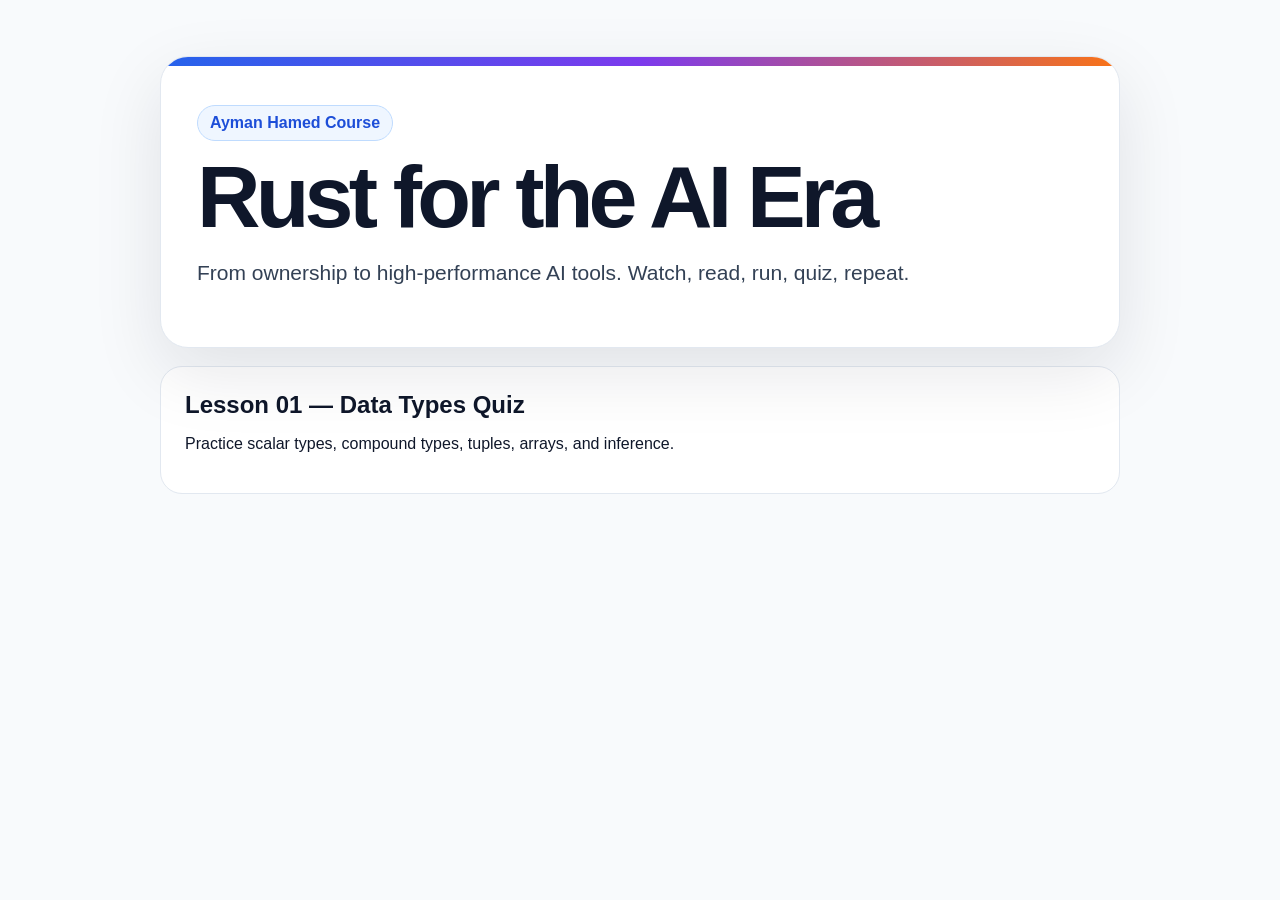
==== index.html @ 5eefc2ee "Add GitHub Pages course hub" ====
<!doctype html><html lang="en"><head><meta charset="utf-8"><meta name="viewport" content="width=device-width, initial-scale=1"><title>Rust for the AI Era</title><style>body{font-family:-apple-system,BlinkMacSystemFont,"Segoe UI",sans-serif;margin:0;background:#f8fafc;color:#0f172a}.wrap{max-width:960px;margin:0 auto;padding:56px 24px}.hero{background:white;border:1px solid #e2e8f0;border-radius:28px;padding:36px;box-shadow:0 24px 70px rgba(15,23,42,.1);position:relative;overflow:hidden}.hero:before{content:"";position:absolute;inset:0 0 auto;height:9px;background:linear-gradient(90deg,#2563eb,#7c3aed,#f97316)}h1{font-size:clamp(48px,8vw,88px);line-height:.9;margin:0 0 18px;letter-spacing:-.055em}.subtitle{font-size:21px;color:#334155;line-height:1.55}.card{display:block;background:white;color:#0f172a;text-decoration:none;border:1px solid #e2e8f0;border-radius:22px;padding:24px;margin-top:18px}.card strong{font-size:24px}.pill{display:inline-block;margin-top:12px;background:#eff6ff;color:#1d4ed8;border:1px solid #bfdbfe;border-radius:999px;padding:8px 12px;font-weight:800}</style></head><body><main class="wrap"><section class="hero"><p class="pill">Ayman Hamed Course</p><h1>Rust for the AI Era</h1><p class="subtitle">From ownership to high-performance AI tools. Watch, read, run, quiz, repeat.</p></section><a class="card" href="lessons/01_data_types/quiz/"><strong>Lesson 01 — Data Types Quiz</strong><p>Practice scalar types, compound types, tuples, arrays, and inference.</p></a></main></body></html>
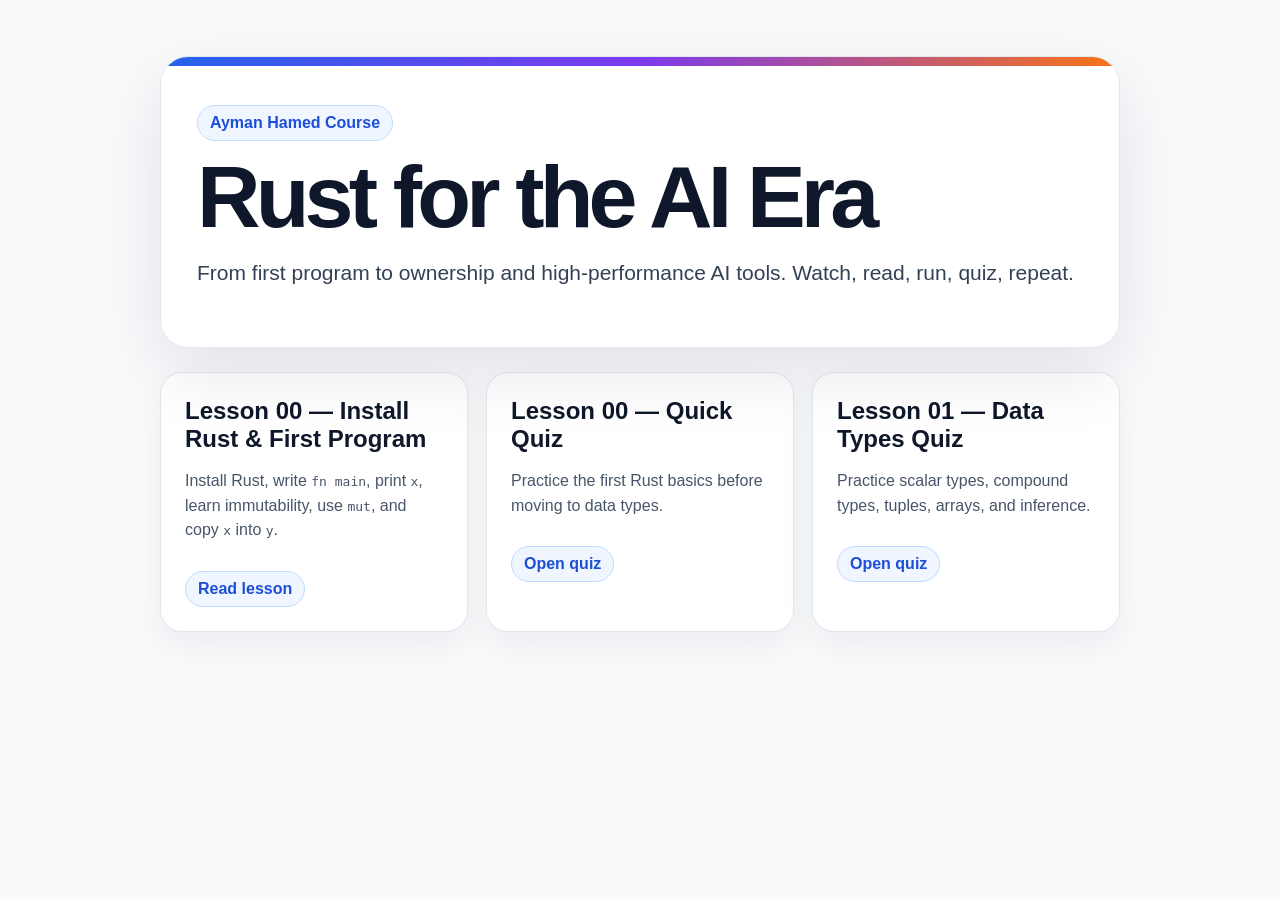
==== commit 8d4ce76a: "Add lesson 00 first Rust program" ====
--- a/index.html
+++ b/index.html
@@ -1 +1,45 @@
-<!doctype html><html lang="en"><head><meta charset="utf-8"><meta name="viewport" content="width=device-width, initial-scale=1"><title>Rust for the AI Era</title><style>body{font-family:-apple-system,BlinkMacSystemFont,"Segoe UI",sans-serif;margin:0;background:#f8fafc;color:#0f172a}.wrap{max-width:960px;margin:0 auto;padding:56px 24px}.hero{background:white;border:1px solid #e2e8f0;border-radius:28px;padding:36px;box-shadow:0 24px 70px rgba(15,23,42,.1);position:relative;overflow:hidden}.hero:before{content:"";position:absolute;inset:0 0 auto;height:9px;background:linear-gradient(90deg,#2563eb,#7c3aed,#f97316)}h1{font-size:clamp(48px,8vw,88px);line-height:.9;margin:0 0 18px;letter-spacing:-.055em}.subtitle{font-size:21px;color:#334155;line-height:1.55}.card{display:block;background:white;color:#0f172a;text-decoration:none;border:1px solid #e2e8f0;border-radius:22px;padding:24px;margin-top:18px}.card strong{font-size:24px}.pill{display:inline-block;margin-top:12px;background:#eff6ff;color:#1d4ed8;border:1px solid #bfdbfe;border-radius:999px;padding:8px 12px;font-weight:800}</style></head><body><main class="wrap"><section class="hero"><p class="pill">Ayman Hamed Course</p><h1>Rust for the AI Era</h1><p class="subtitle">From ownership to high-performance AI tools. Watch, read, run, quiz, repeat.</p></section><a class="card" href="lessons/01_data_types/quiz/"><strong>Lesson 01 — Data Types Quiz</strong><p>Practice scalar types, compound types, tuples, arrays, and inference.</p></a></main></body></html>+<!doctype html>
+<html lang="en">
+<head>
+  <meta charset="utf-8">
+  <meta name="viewport" content="width=device-width, initial-scale=1">
+  <title>Rust for the AI Era</title>
+  <style>
+    body{font-family:-apple-system,BlinkMacSystemFont,"Segoe UI",sans-serif;margin:0;background:#f8fafc;color:#0f172a}
+    .wrap{max-width:960px;margin:0 auto;padding:56px 24px}
+    .hero{background:white;border:1px solid #e2e8f0;border-radius:28px;padding:36px;box-shadow:0 24px 70px rgba(15,23,42,.1);position:relative;overflow:hidden}
+    .hero:before{content:"";position:absolute;inset:0 0 auto;height:9px;background:linear-gradient(90deg,#2563eb,#7c3aed,#f97316)}
+    h1{font-size:clamp(48px,8vw,88px);line-height:.9;margin:0 0 18px;letter-spacing:-.055em}
+    .subtitle{font-size:21px;color:#334155;line-height:1.55}
+    .grid{display:grid;grid-template-columns:repeat(auto-fit,minmax(260px,1fr));gap:18px;margin-top:24px}
+    .card{display:block;background:white;color:#0f172a;text-decoration:none;border:1px solid #e2e8f0;border-radius:22px;padding:24px;box-shadow:0 14px 34px rgba(15,23,42,.06)}
+    .card strong{font-size:24px}.card p{color:#475569;line-height:1.55}.pill{display:inline-block;margin-top:12px;background:#eff6ff;color:#1d4ed8;border:1px solid #bfdbfe;border-radius:999px;padding:8px 12px;font-weight:800}
+  </style>
+</head>
+<body>
+  <main class="wrap">
+    <section class="hero">
+      <p class="pill">Ayman Hamed Course</p>
+      <h1>Rust for the AI Era</h1>
+      <p class="subtitle">From first program to ownership and high-performance AI tools. Watch, read, run, quiz, repeat.</p>
+    </section>
+    <section class="grid" aria-label="Lessons">
+      <a class="card" href="lessons/00_install_and_first_program/">
+        <strong>Lesson 00 — Install Rust & First Program</strong>
+        <p>Install Rust, write <code>fn main</code>, print <code>x</code>, learn immutability, use <code>mut</code>, and copy <code>x</code> into <code>y</code>.</p>
+        <span class="pill">Read lesson</span>
+      </a>
+      <a class="card" href="lessons/00_install_and_first_program/quiz/">
+        <strong>Lesson 00 — Quick Quiz</strong>
+        <p>Practice the first Rust basics before moving to data types.</p>
+        <span class="pill">Open quiz</span>
+      </a>
+      <a class="card" href="lessons/01_data_types/quiz/">
+        <strong>Lesson 01 — Data Types Quiz</strong>
+        <p>Practice scalar types, compound types, tuples, arrays, and inference.</p>
+        <span class="pill">Open quiz</span>
+      </a>
+    </section>
+  </main>
+</body>
+</html>
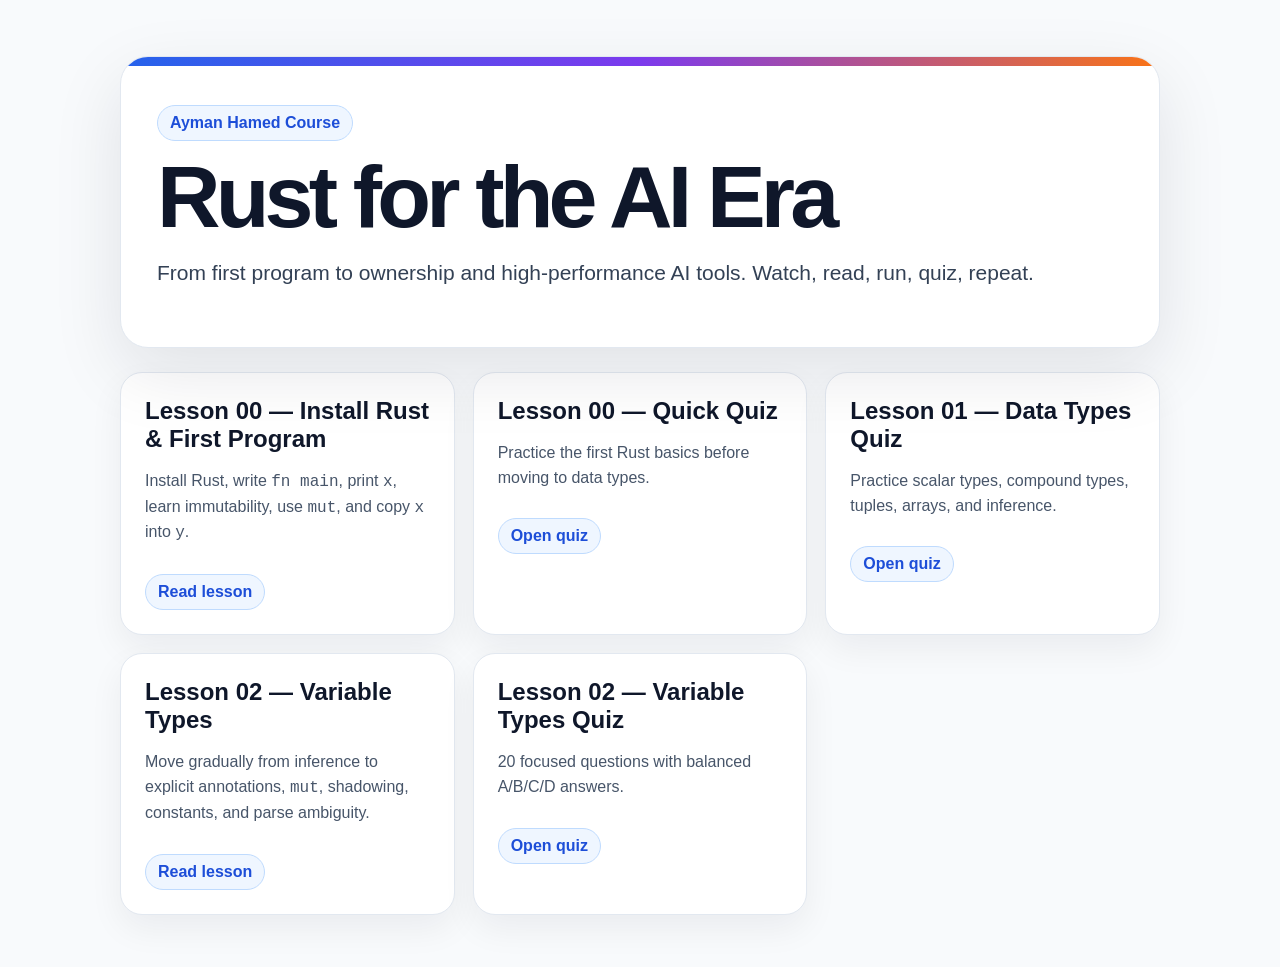
==== commit abdb958c: "Add lesson 02 variable types" ====
--- a/index.html
+++ b/index.html
@@ -6,14 +6,14 @@
   <title>Rust for the AI Era</title>
   <style>
     body{font-family:-apple-system,BlinkMacSystemFont,"Segoe UI",sans-serif;margin:0;background:#f8fafc;color:#0f172a}
-    .wrap{max-width:960px;margin:0 auto;padding:56px 24px}
+    .wrap{max-width:1040px;margin:0 auto;padding:56px 24px}
     .hero{background:white;border:1px solid #e2e8f0;border-radius:28px;padding:36px;box-shadow:0 24px 70px rgba(15,23,42,.1);position:relative;overflow:hidden}
     .hero:before{content:"";position:absolute;inset:0 0 auto;height:9px;background:linear-gradient(90deg,#2563eb,#7c3aed,#f97316)}
     h1{font-size:clamp(48px,8vw,88px);line-height:.9;margin:0 0 18px;letter-spacing:-.055em}
     .subtitle{font-size:21px;color:#334155;line-height:1.55}
-    .grid{display:grid;grid-template-columns:repeat(auto-fit,minmax(260px,1fr));gap:18px;margin-top:24px}
+    .grid{display:grid;grid-template-columns:repeat(auto-fit,minmax(280px,1fr));gap:18px;margin-top:24px}
     .card{display:block;background:white;color:#0f172a;text-decoration:none;border:1px solid #e2e8f0;border-radius:22px;padding:24px;box-shadow:0 14px 34px rgba(15,23,42,.06)}
-    .card strong{font-size:24px}.card p{color:#475569;line-height:1.55}.pill{display:inline-block;margin-top:12px;background:#eff6ff;color:#1d4ed8;border:1px solid #bfdbfe;border-radius:999px;padding:8px 12px;font-weight:800}
+    .card strong{font-size:24px}.card p{color:#475569;line-height:1.55}.pill{display:inline-block;margin-top:12px;background:#eff6ff;color:#1d4ed8;border:1px solid #bfdbfe;border-radius:999px;padding:8px 12px;font-weight:800}code{font-family:ui-monospace,SFMono-Regular,Menlo,Consolas,monospace}
   </style>
 </head>
 <body>
@@ -39,6 +39,16 @@
         <p>Practice scalar types, compound types, tuples, arrays, and inference.</p>
         <span class="pill">Open quiz</span>
       </a>
+      <a class="card" href="lessons/02_variable_types/">
+        <strong>Lesson 02 — Variable Types</strong>
+        <p>Move gradually from inference to explicit annotations, <code>mut</code>, shadowing, constants, and parse ambiguity.</p>
+        <span class="pill">Read lesson</span>
+      </a>
+      <a class="card" href="lessons/02_variable_types/quiz/">
+        <strong>Lesson 02 — Variable Types Quiz</strong>
+        <p>20 focused questions with balanced A/B/C/D answers.</p>
+        <span class="pill">Open quiz</span>
+      </a>
     </section>
   </main>
 </body>
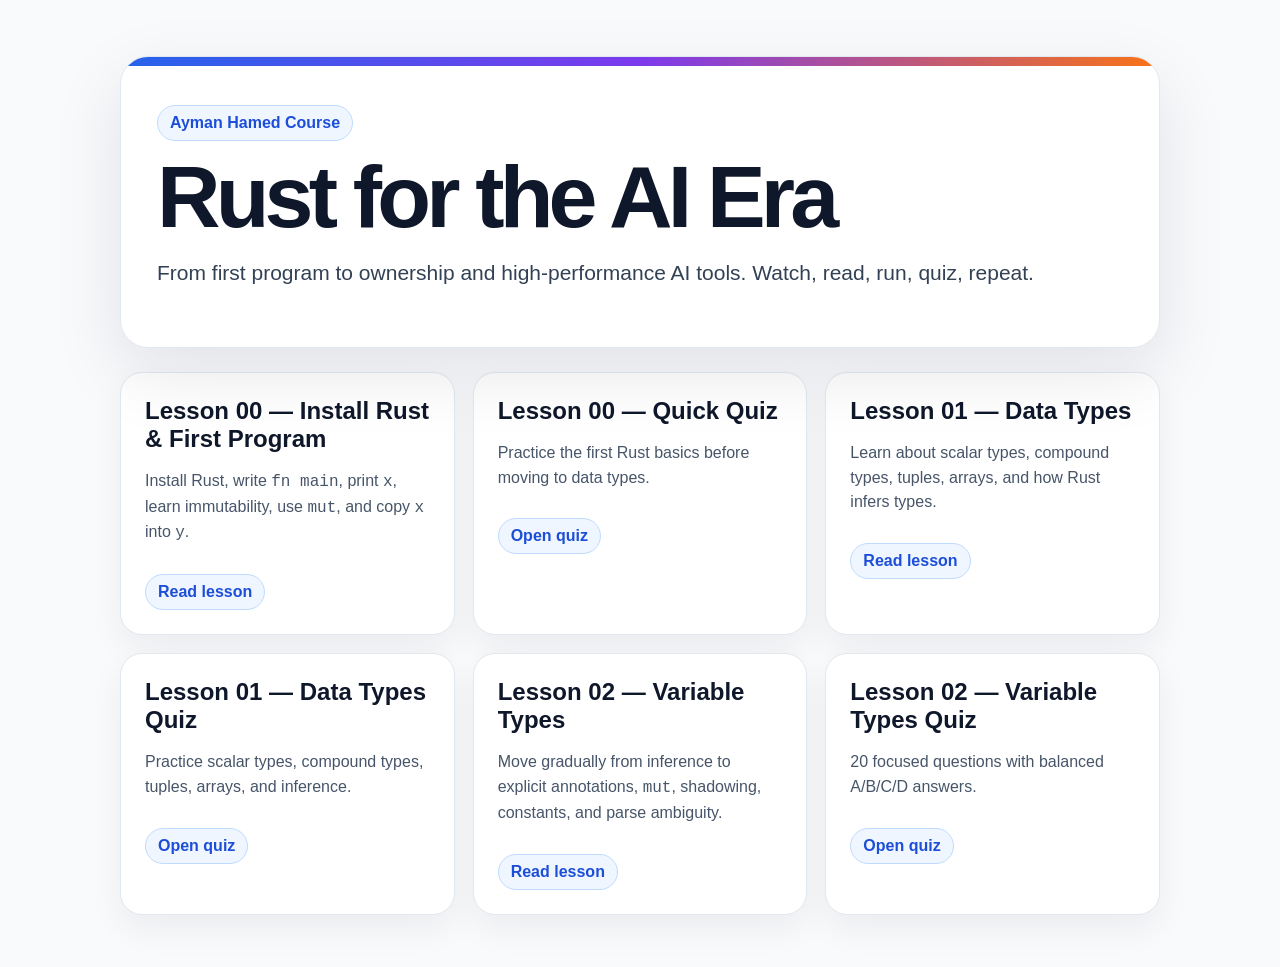
==== commit 619c73c3: "Add Lesson 01 read card to course hub and site mirror" ====
--- a/index.html
+++ b/index.html
@@ -34,6 +34,11 @@
         <p>Practice the first Rust basics before moving to data types.</p>
         <span class="pill">Open quiz</span>
       </a>
+            <a class="card" href="lessons/01_data_types/">
+        <strong>Lesson 01 — Data Types</strong>
+        <p>Learn about scalar types, compound types, tuples, arrays, and how Rust infers types.</p>
+        <span class="pill">Read lesson</span>
+      </a>
       <a class="card" href="lessons/01_data_types/quiz/">
         <strong>Lesson 01 — Data Types Quiz</strong>
         <p>Practice scalar types, compound types, tuples, arrays, and inference.</p>
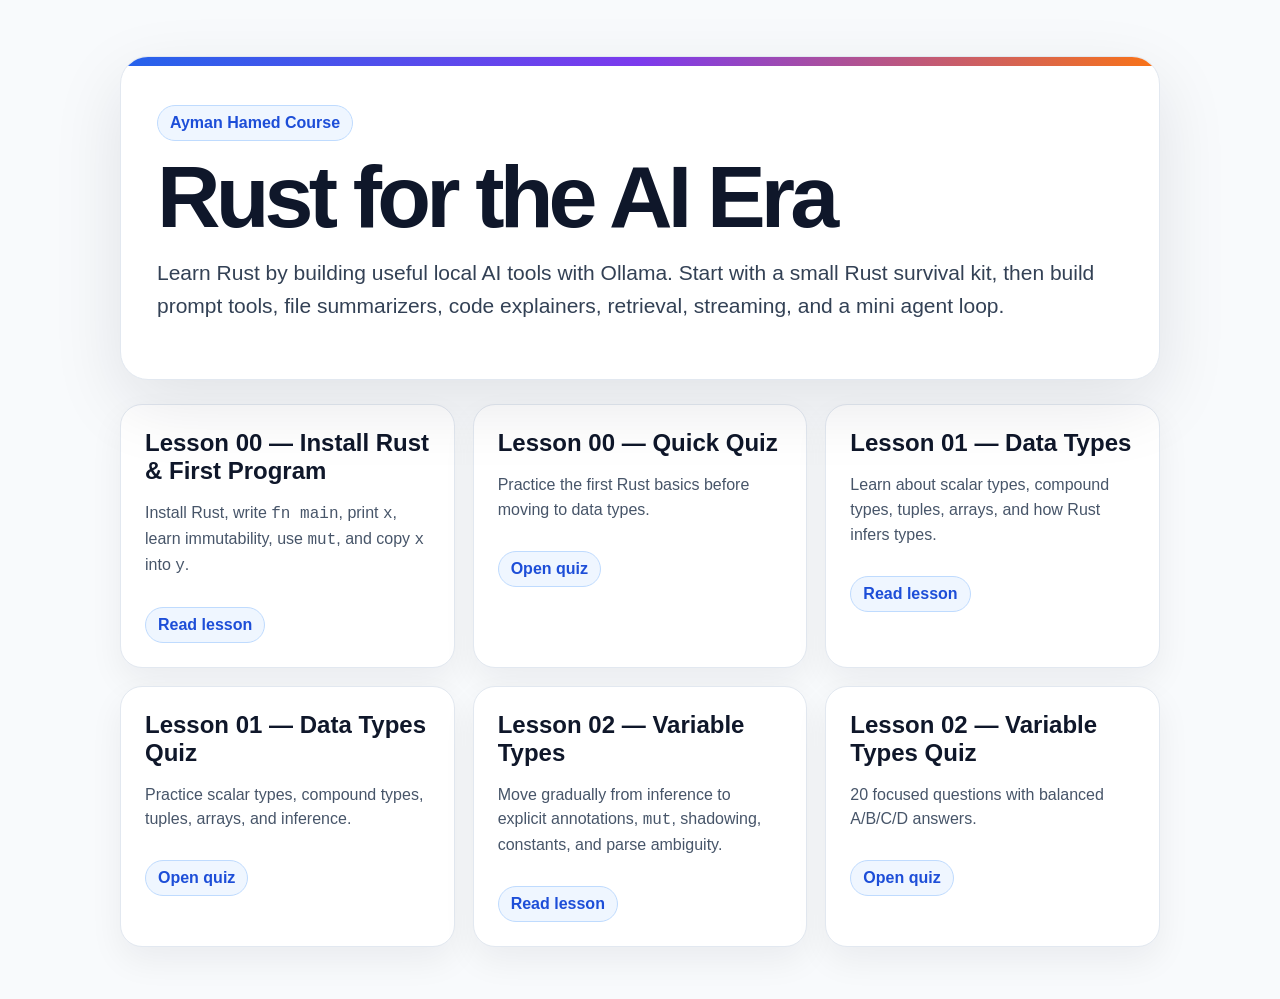
==== commit 71b8808e: "Revise Rust course around Ollama AI-era projects" ====
--- a/index.html
+++ b/index.html
@@ -21,7 +21,7 @@
     <section class="hero">
       <p class="pill">Ayman Hamed Course</p>
       <h1>Rust for the AI Era</h1>
-      <p class="subtitle">From first program to ownership and high-performance AI tools. Watch, read, run, quiz, repeat.</p>
+      <p class="subtitle">Learn Rust by building useful local AI tools with Ollama. Start with a small Rust survival kit, then build prompt tools, file summarizers, code explainers, retrieval, streaming, and a mini agent loop.</p>
     </section>
     <section class="grid" aria-label="Lessons">
       <a class="card" href="lessons/00_install_and_first_program/">
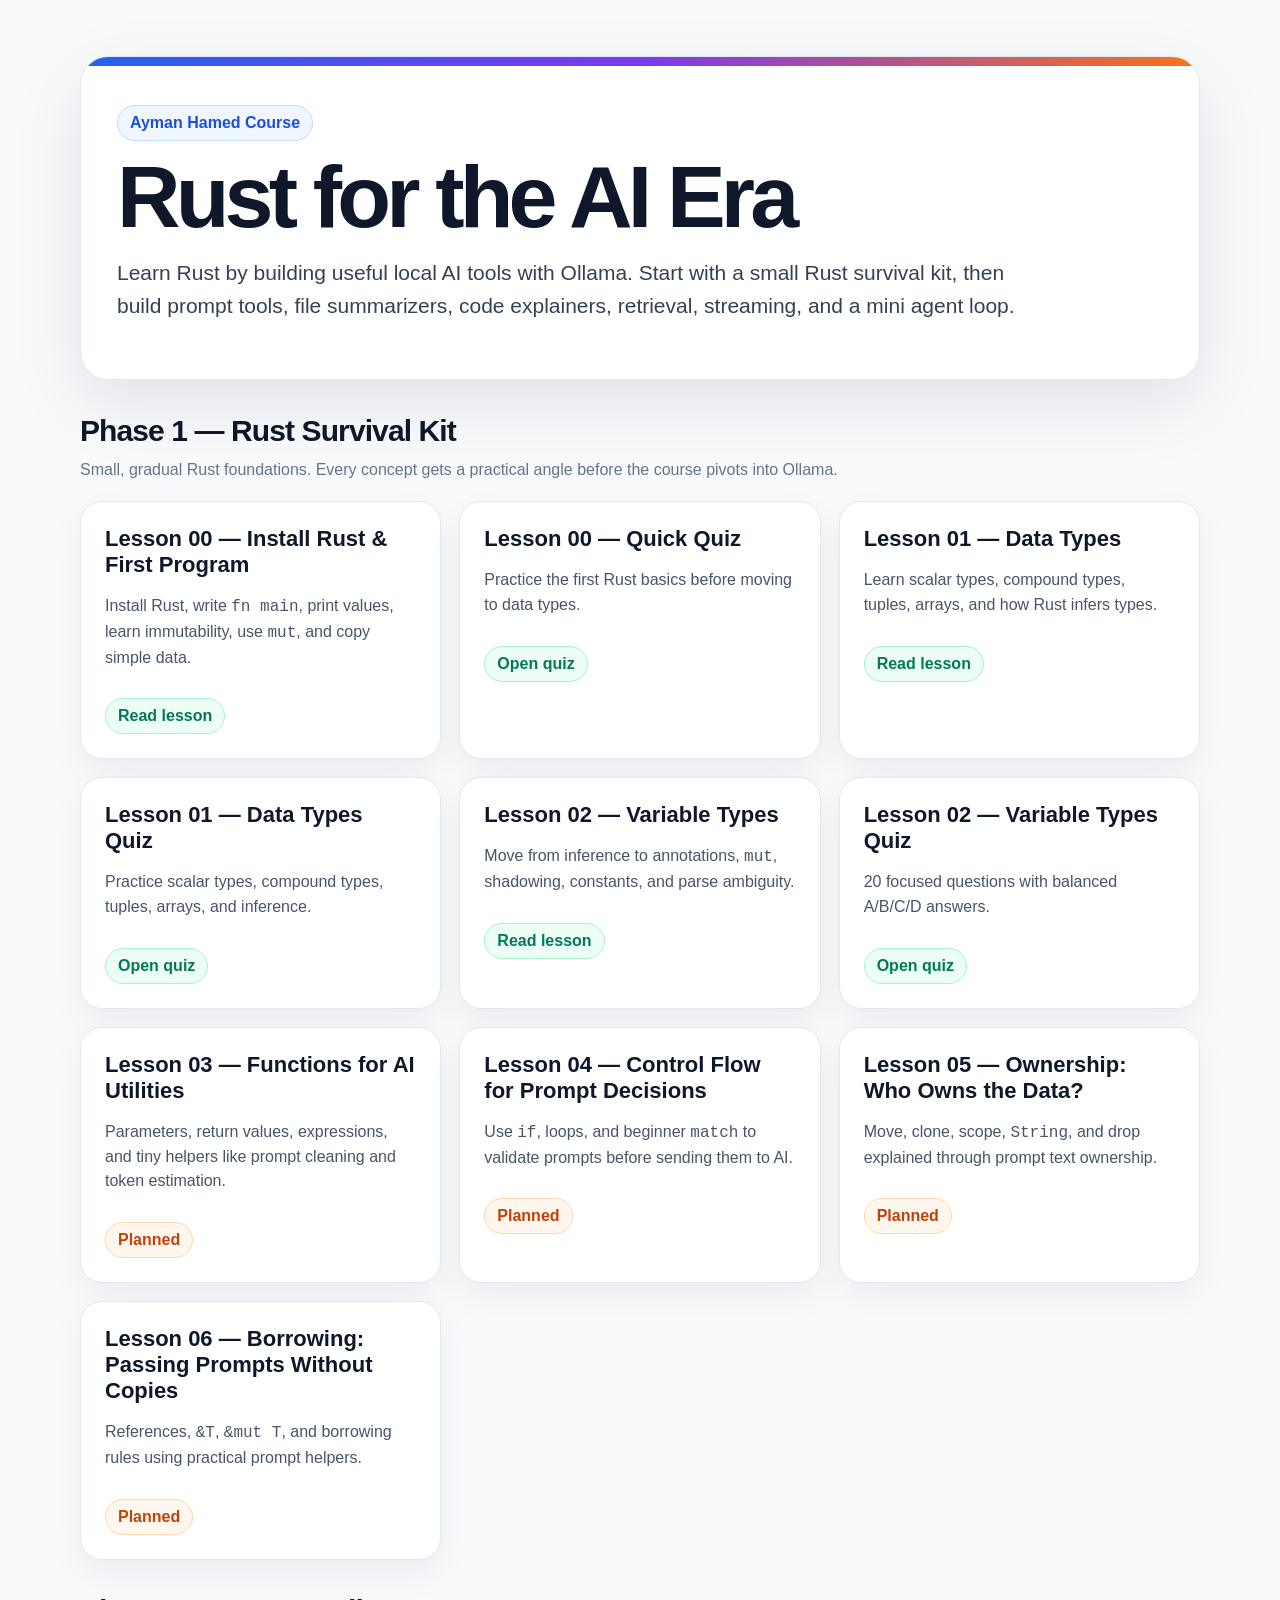
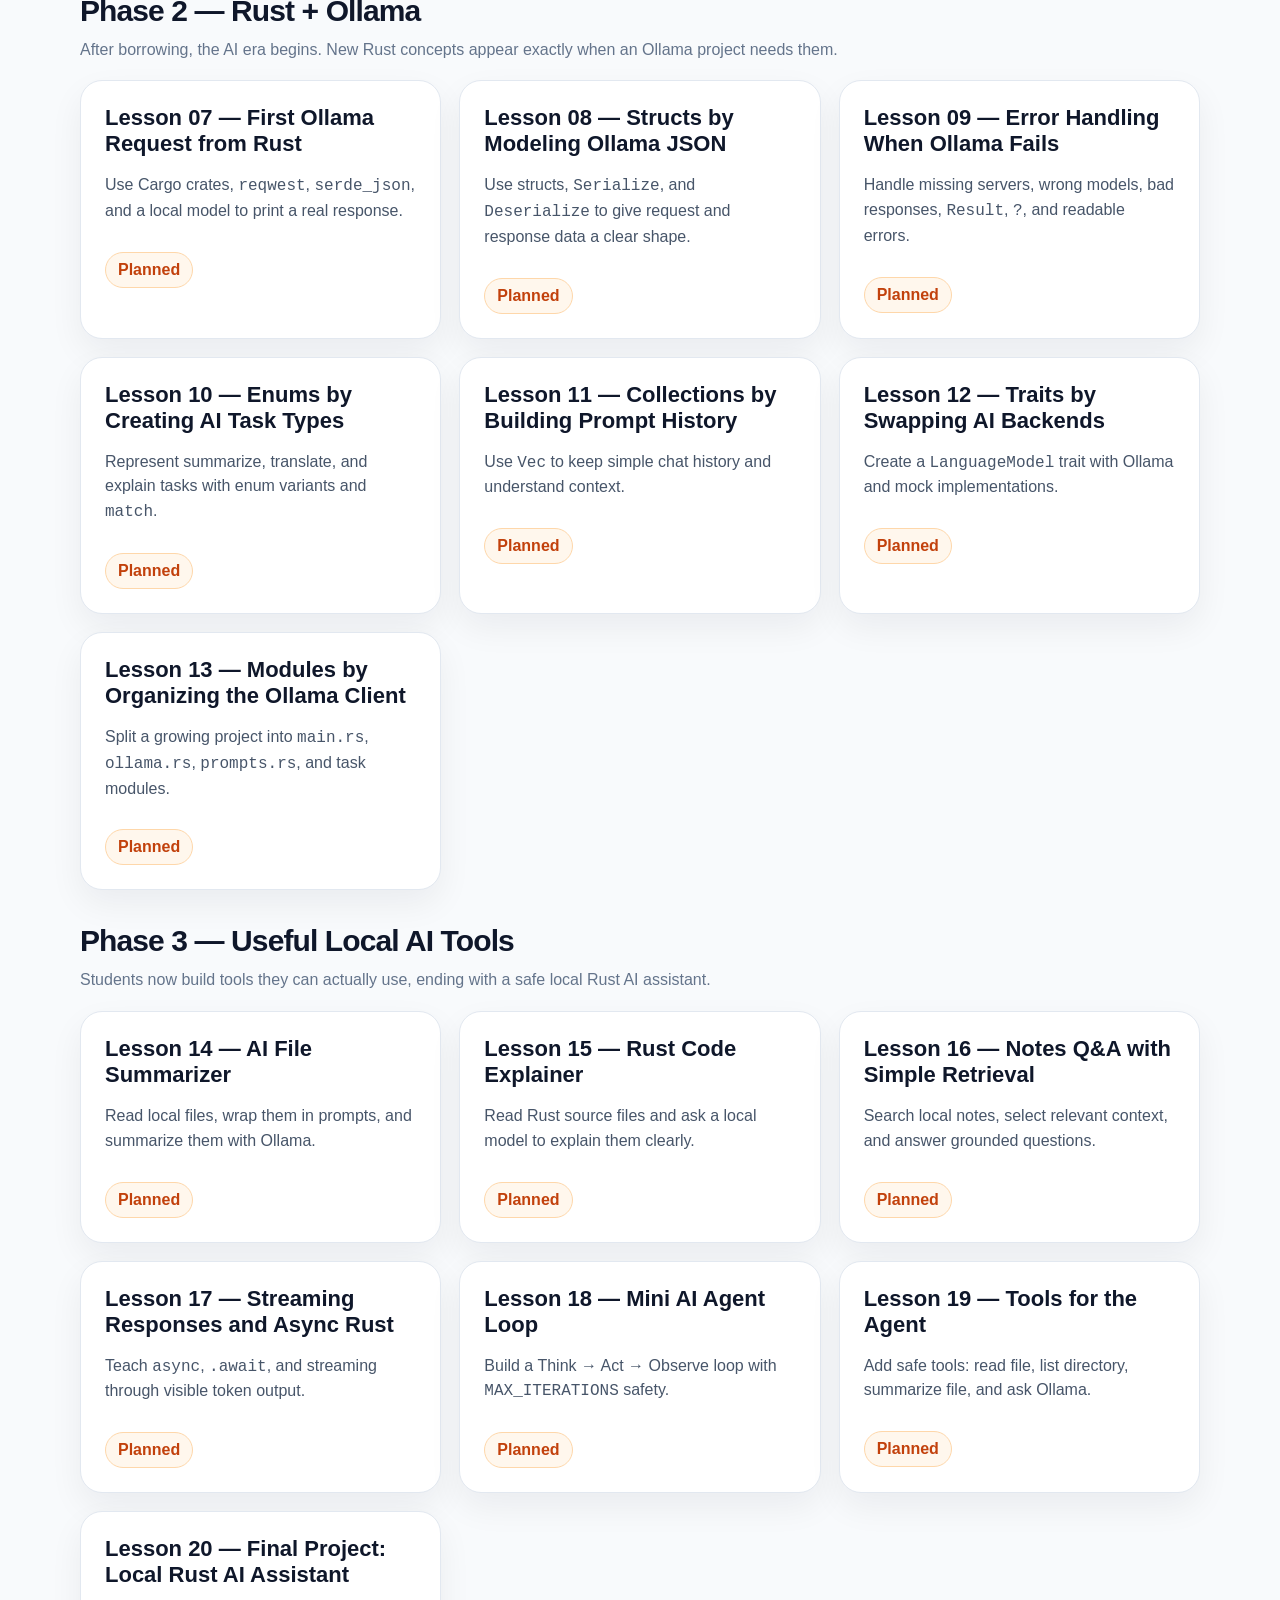
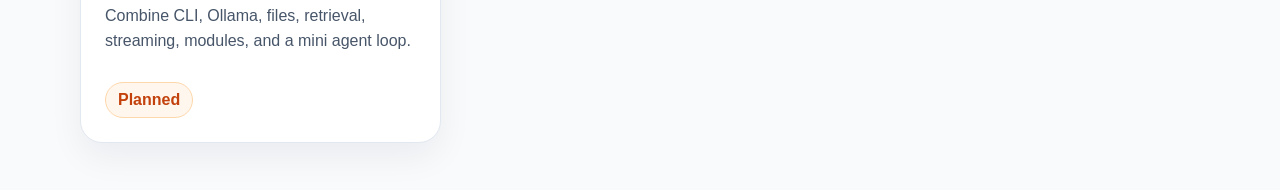
==== commit 700da28f: "Show full Rust AI course spine on hub" ====
--- a/index.html
+++ b/index.html
@@ -6,14 +6,13 @@
   <title>Rust for the AI Era</title>
   <style>
     body{font-family:-apple-system,BlinkMacSystemFont,"Segoe UI",sans-serif;margin:0;background:#f8fafc;color:#0f172a}
-    .wrap{max-width:1040px;margin:0 auto;padding:56px 24px}
+    .wrap{max-width:1120px;margin:0 auto;padding:56px 24px}
     .hero{background:white;border:1px solid #e2e8f0;border-radius:28px;padding:36px;box-shadow:0 24px 70px rgba(15,23,42,.1);position:relative;overflow:hidden}
     .hero:before{content:"";position:absolute;inset:0 0 auto;height:9px;background:linear-gradient(90deg,#2563eb,#7c3aed,#f97316)}
     h1{font-size:clamp(48px,8vw,88px);line-height:.9;margin:0 0 18px;letter-spacing:-.055em}
-    .subtitle{font-size:21px;color:#334155;line-height:1.55}
-    .grid{display:grid;grid-template-columns:repeat(auto-fit,minmax(280px,1fr));gap:18px;margin-top:24px}
-    .card{display:block;background:white;color:#0f172a;text-decoration:none;border:1px solid #e2e8f0;border-radius:22px;padding:24px;box-shadow:0 14px 34px rgba(15,23,42,.06)}
-    .card strong{font-size:24px}.card p{color:#475569;line-height:1.55}.pill{display:inline-block;margin-top:12px;background:#eff6ff;color:#1d4ed8;border:1px solid #bfdbfe;border-radius:999px;padding:8px 12px;font-weight:800}code{font-family:ui-monospace,SFMono-Regular,Menlo,Consolas,monospace}
+    h2{font-size:30px;margin:34px 0 10px;letter-spacing:-.03em}.subtitle{font-size:21px;color:#334155;line-height:1.55;max-width:900px}.phase-note{color:#64748b;margin:0 0 18px;line-height:1.55}
+    .grid{display:grid;grid-template-columns:repeat(auto-fit,minmax(280px,1fr));gap:18px;margin-top:18px}.card{display:block;background:white;color:#0f172a;text-decoration:none;border:1px solid #e2e8f0;border-radius:22px;padding:24px;box-shadow:0 14px 34px rgba(15,23,42,.06)}
+    .card strong{font-size:22px;line-height:1.18;display:block}.card p{color:#475569;line-height:1.55}.pill{display:inline-block;margin-top:12px;background:#eff6ff;color:#1d4ed8;border:1px solid #bfdbfe;border-radius:999px;padding:8px 12px;font-weight:800}.planned .pill{background:#fff7ed;color:#c2410c;border-color:#fed7aa}.built .pill{background:#ecfdf5;color:#047857;border-color:#a7f3d0}code{font-family:ui-monospace,SFMono-Regular,Menlo,Consolas,monospace}.built:hover{transform:translateY(-2px);transition:.18s ease;box-shadow:0 18px 42px rgba(15,23,42,.1)}
   </style>
 </head>
 <body>
@@ -23,37 +22,68 @@
       <h1>Rust for the AI Era</h1>
       <p class="subtitle">Learn Rust by building useful local AI tools with Ollama. Start with a small Rust survival kit, then build prompt tools, file summarizers, code explainers, retrieval, streaming, and a mini agent loop.</p>
     </section>
-    <section class="grid" aria-label="Lessons">
-      <a class="card" href="lessons/00_install_and_first_program/">
+
+    <h2>Phase 1 — Rust Survival Kit</h2>
+    <p class="phase-note">Small, gradual Rust foundations. Every concept gets a practical angle before the course pivots into Ollama.</p>
+    <section class="grid" aria-label="Phase 1 lessons">
+      <a class="card built" href="lessons/00_install_and_first_program/">
         <strong>Lesson 00 — Install Rust & First Program</strong>
-        <p>Install Rust, write <code>fn main</code>, print <code>x</code>, learn immutability, use <code>mut</code>, and copy <code>x</code> into <code>y</code>.</p>
+        <p>Install Rust, write <code>fn main</code>, print values, learn immutability, use <code>mut</code>, and copy simple data.</p>
         <span class="pill">Read lesson</span>
       </a>
-      <a class="card" href="lessons/00_install_and_first_program/quiz/">
+      <a class="card built" href="lessons/00_install_and_first_program/quiz/">
         <strong>Lesson 00 — Quick Quiz</strong>
         <p>Practice the first Rust basics before moving to data types.</p>
         <span class="pill">Open quiz</span>
       </a>
-            <a class="card" href="lessons/01_data_types/">
+      <a class="card built" href="lessons/01_data_types/">
         <strong>Lesson 01 — Data Types</strong>
-        <p>Learn about scalar types, compound types, tuples, arrays, and how Rust infers types.</p>
+        <p>Learn scalar types, compound types, tuples, arrays, and how Rust infers types.</p>
         <span class="pill">Read lesson</span>
       </a>
-      <a class="card" href="lessons/01_data_types/quiz/">
+      <a class="card built" href="lessons/01_data_types/quiz/">
         <strong>Lesson 01 — Data Types Quiz</strong>
         <p>Practice scalar types, compound types, tuples, arrays, and inference.</p>
         <span class="pill">Open quiz</span>
       </a>
-      <a class="card" href="lessons/02_variable_types/">
+      <a class="card built" href="lessons/02_variable_types/">
         <strong>Lesson 02 — Variable Types</strong>
-        <p>Move gradually from inference to explicit annotations, <code>mut</code>, shadowing, constants, and parse ambiguity.</p>
+        <p>Move from inference to annotations, <code>mut</code>, shadowing, constants, and parse ambiguity.</p>
         <span class="pill">Read lesson</span>
       </a>
-      <a class="card" href="lessons/02_variable_types/quiz/">
+      <a class="card built" href="lessons/02_variable_types/quiz/">
         <strong>Lesson 02 — Variable Types Quiz</strong>
         <p>20 focused questions with balanced A/B/C/D answers.</p>
         <span class="pill">Open quiz</span>
       </a>
+      <div class="card planned"><strong>Lesson 03 — Functions for AI Utilities</strong><p>Parameters, return values, expressions, and tiny helpers like prompt cleaning and token estimation.</p><span class="pill">Planned</span></div>
+      <div class="card planned"><strong>Lesson 04 — Control Flow for Prompt Decisions</strong><p>Use <code>if</code>, loops, and beginner <code>match</code> to validate prompts before sending them to AI.</p><span class="pill">Planned</span></div>
+      <div class="card planned"><strong>Lesson 05 — Ownership: Who Owns the Data?</strong><p>Move, clone, scope, <code>String</code>, and drop explained through prompt text ownership.</p><span class="pill">Planned</span></div>
+      <div class="card planned"><strong>Lesson 06 — Borrowing: Passing Prompts Without Copies</strong><p>References, <code>&amp;T</code>, <code>&amp;mut T</code>, and borrowing rules using practical prompt helpers.</p><span class="pill">Planned</span></div>
+    </section>
+
+    <h2>Phase 2 — Rust + Ollama</h2>
+    <p class="phase-note">After borrowing, the AI era begins. New Rust concepts appear exactly when an Ollama project needs them.</p>
+    <section class="grid" aria-label="Phase 2 lessons">
+      <div class="card planned"><strong>Lesson 07 — First Ollama Request from Rust</strong><p>Use Cargo crates, <code>reqwest</code>, <code>serde_json</code>, and a local model to print a real response.</p><span class="pill">Planned</span></div>
+      <div class="card planned"><strong>Lesson 08 — Structs by Modeling Ollama JSON</strong><p>Use structs, <code>Serialize</code>, and <code>Deserialize</code> to give request and response data a clear shape.</p><span class="pill">Planned</span></div>
+      <div class="card planned"><strong>Lesson 09 — Error Handling When Ollama Fails</strong><p>Handle missing servers, wrong models, bad responses, <code>Result</code>, <code>?</code>, and readable errors.</p><span class="pill">Planned</span></div>
+      <div class="card planned"><strong>Lesson 10 — Enums by Creating AI Task Types</strong><p>Represent summarize, translate, and explain tasks with enum variants and <code>match</code>.</p><span class="pill">Planned</span></div>
+      <div class="card planned"><strong>Lesson 11 — Collections by Building Prompt History</strong><p>Use <code>Vec</code> to keep simple chat history and understand context.</p><span class="pill">Planned</span></div>
+      <div class="card planned"><strong>Lesson 12 — Traits by Swapping AI Backends</strong><p>Create a <code>LanguageModel</code> trait with Ollama and mock implementations.</p><span class="pill">Planned</span></div>
+      <div class="card planned"><strong>Lesson 13 — Modules by Organizing the Ollama Client</strong><p>Split a growing project into <code>main.rs</code>, <code>ollama.rs</code>, <code>prompts.rs</code>, and task modules.</p><span class="pill">Planned</span></div>
+    </section>
+
+    <h2>Phase 3 — Useful Local AI Tools</h2>
+    <p class="phase-note">Students now build tools they can actually use, ending with a safe local Rust AI assistant.</p>
+    <section class="grid" aria-label="Phase 3 lessons">
+      <div class="card planned"><strong>Lesson 14 — AI File Summarizer</strong><p>Read local files, wrap them in prompts, and summarize them with Ollama.</p><span class="pill">Planned</span></div>
+      <div class="card planned"><strong>Lesson 15 — Rust Code Explainer</strong><p>Read Rust source files and ask a local model to explain them clearly.</p><span class="pill">Planned</span></div>
+      <div class="card planned"><strong>Lesson 16 — Notes Q&amp;A with Simple Retrieval</strong><p>Search local notes, select relevant context, and answer grounded questions.</p><span class="pill">Planned</span></div>
+      <div class="card planned"><strong>Lesson 17 — Streaming Responses and Async Rust</strong><p>Teach <code>async</code>, <code>.await</code>, and streaming through visible token output.</p><span class="pill">Planned</span></div>
+      <div class="card planned"><strong>Lesson 18 — Mini AI Agent Loop</strong><p>Build a Think → Act → Observe loop with <code>MAX_ITERATIONS</code> safety.</p><span class="pill">Planned</span></div>
+      <div class="card planned"><strong>Lesson 19 — Tools for the Agent</strong><p>Add safe tools: read file, list directory, summarize file, and ask Ollama.</p><span class="pill">Planned</span></div>
+      <div class="card planned"><strong>Lesson 20 — Final Project: Local Rust AI Assistant</strong><p>Combine CLI, Ollama, files, retrieval, streaming, modules, and a mini agent loop.</p><span class="pill">Planned</span></div>
     </section>
   </main>
 </body>
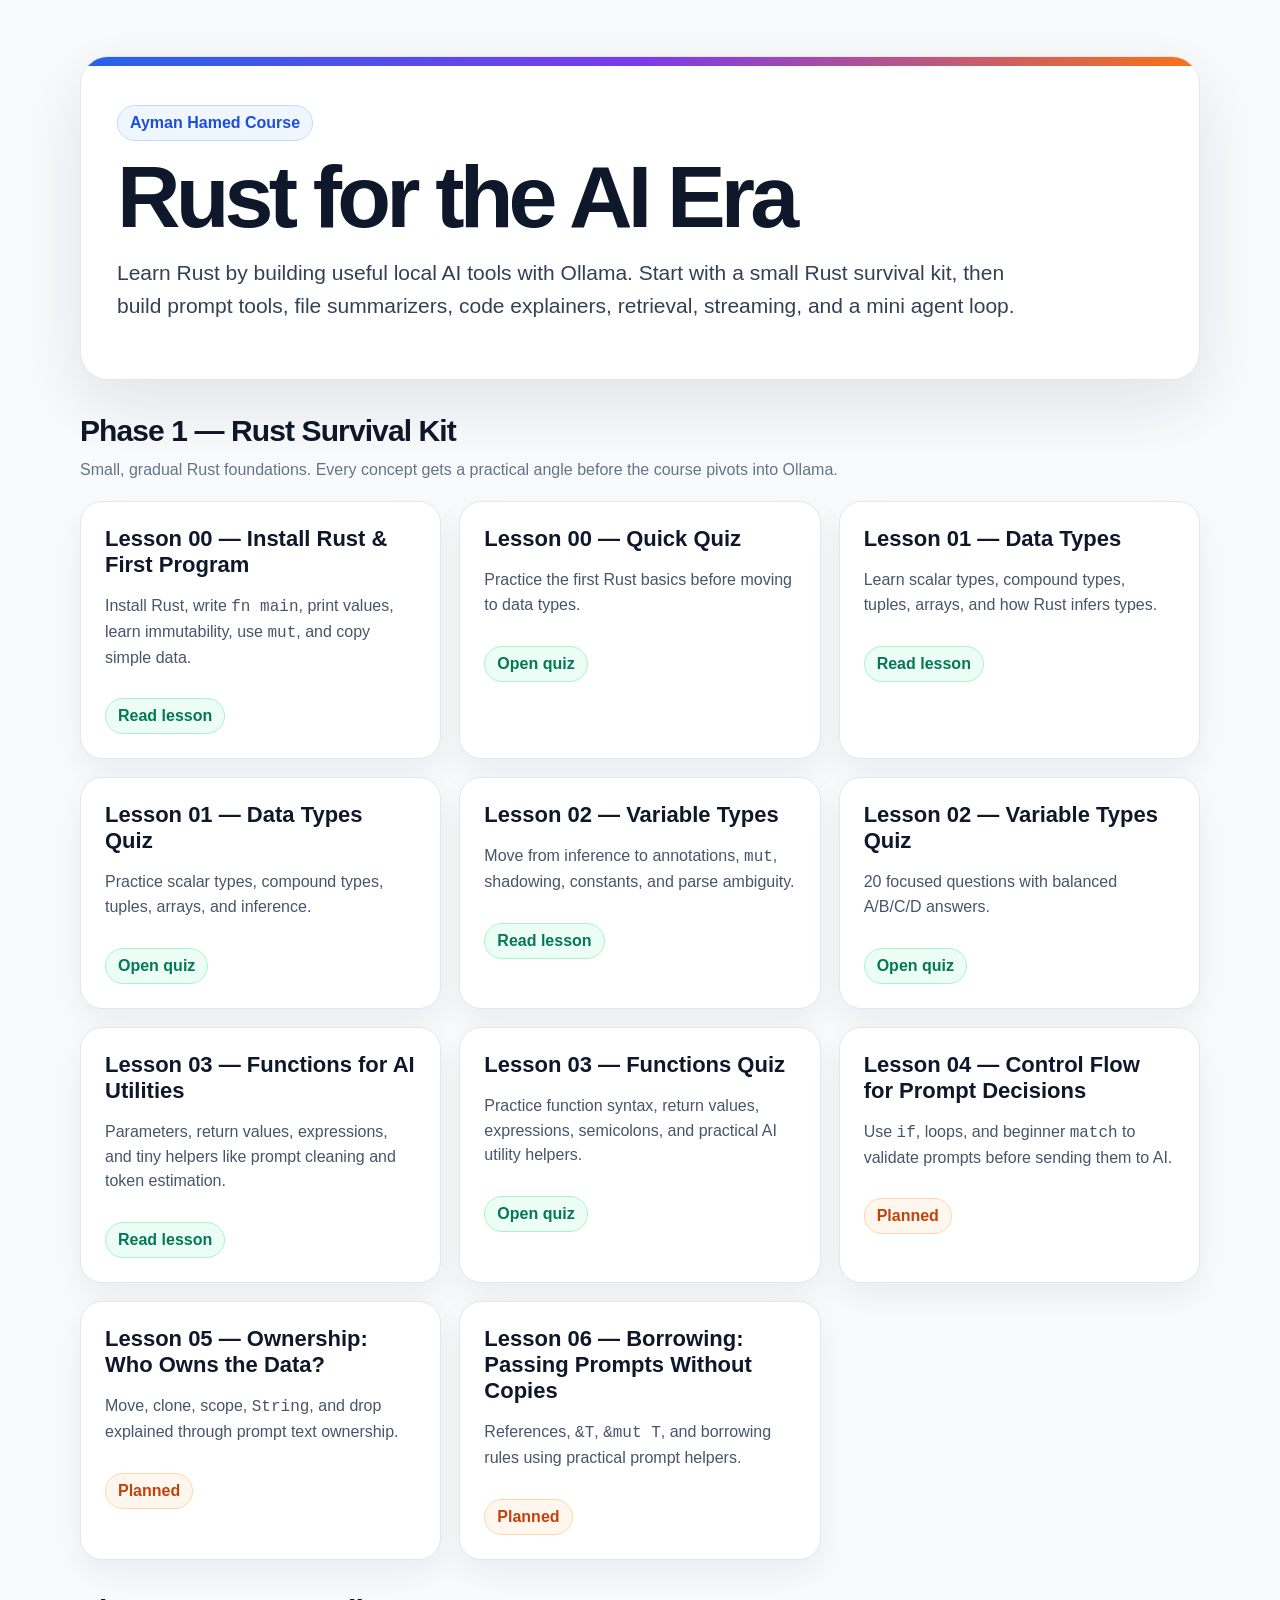
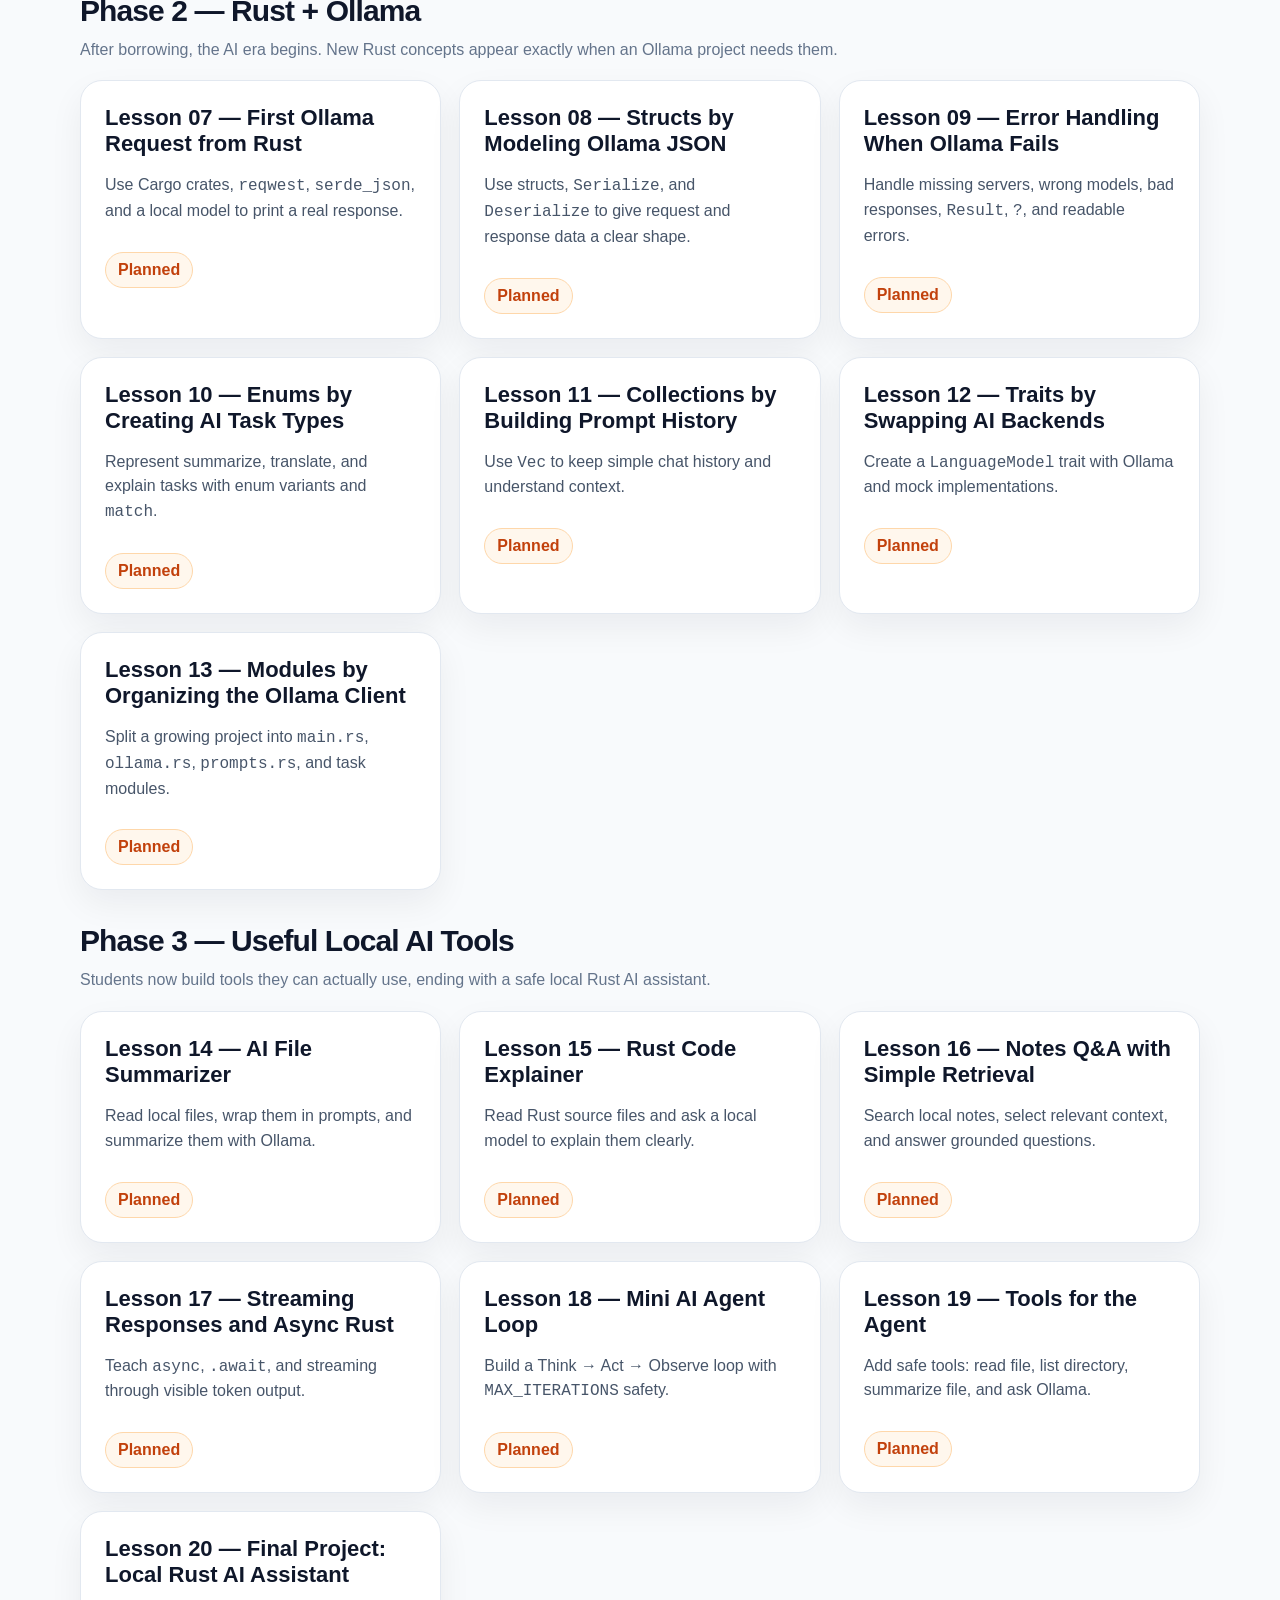
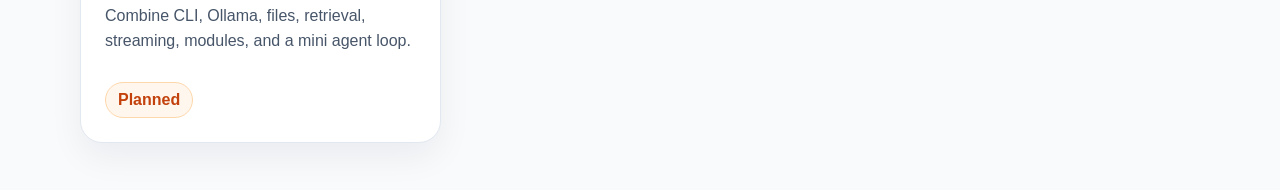
==== commit f3f34c4b: "Add Lesson 03 functions for AI utilities" ====
--- a/index.html
+++ b/index.html
@@ -56,7 +56,8 @@
         <p>20 focused questions with balanced A/B/C/D answers.</p>
         <span class="pill">Open quiz</span>
       </a>
-      <div class="card planned"><strong>Lesson 03 — Functions for AI Utilities</strong><p>Parameters, return values, expressions, and tiny helpers like prompt cleaning and token estimation.</p><span class="pill">Planned</span></div>
+      <a class="card built" href="lessons/03_functions_for_ai_utilities/"><strong>Lesson 03 — Functions for AI Utilities</strong><p>Parameters, return values, expressions, and tiny helpers like prompt cleaning and token estimation.</p><span class="pill">Read lesson</span></a>
+      <a class="card built" href="lessons/03_functions_for_ai_utilities/quiz/"><strong>Lesson 03 — Functions Quiz</strong><p>Practice function syntax, return values, expressions, semicolons, and practical AI utility helpers.</p><span class="pill">Open quiz</span></a>
       <div class="card planned"><strong>Lesson 04 — Control Flow for Prompt Decisions</strong><p>Use <code>if</code>, loops, and beginner <code>match</code> to validate prompts before sending them to AI.</p><span class="pill">Planned</span></div>
       <div class="card planned"><strong>Lesson 05 — Ownership: Who Owns the Data?</strong><p>Move, clone, scope, <code>String</code>, and drop explained through prompt text ownership.</p><span class="pill">Planned</span></div>
       <div class="card planned"><strong>Lesson 06 — Borrowing: Passing Prompts Without Copies</strong><p>References, <code>&amp;T</code>, <code>&amp;mut T</code>, and borrowing rules using practical prompt helpers.</p><span class="pill">Planned</span></div>
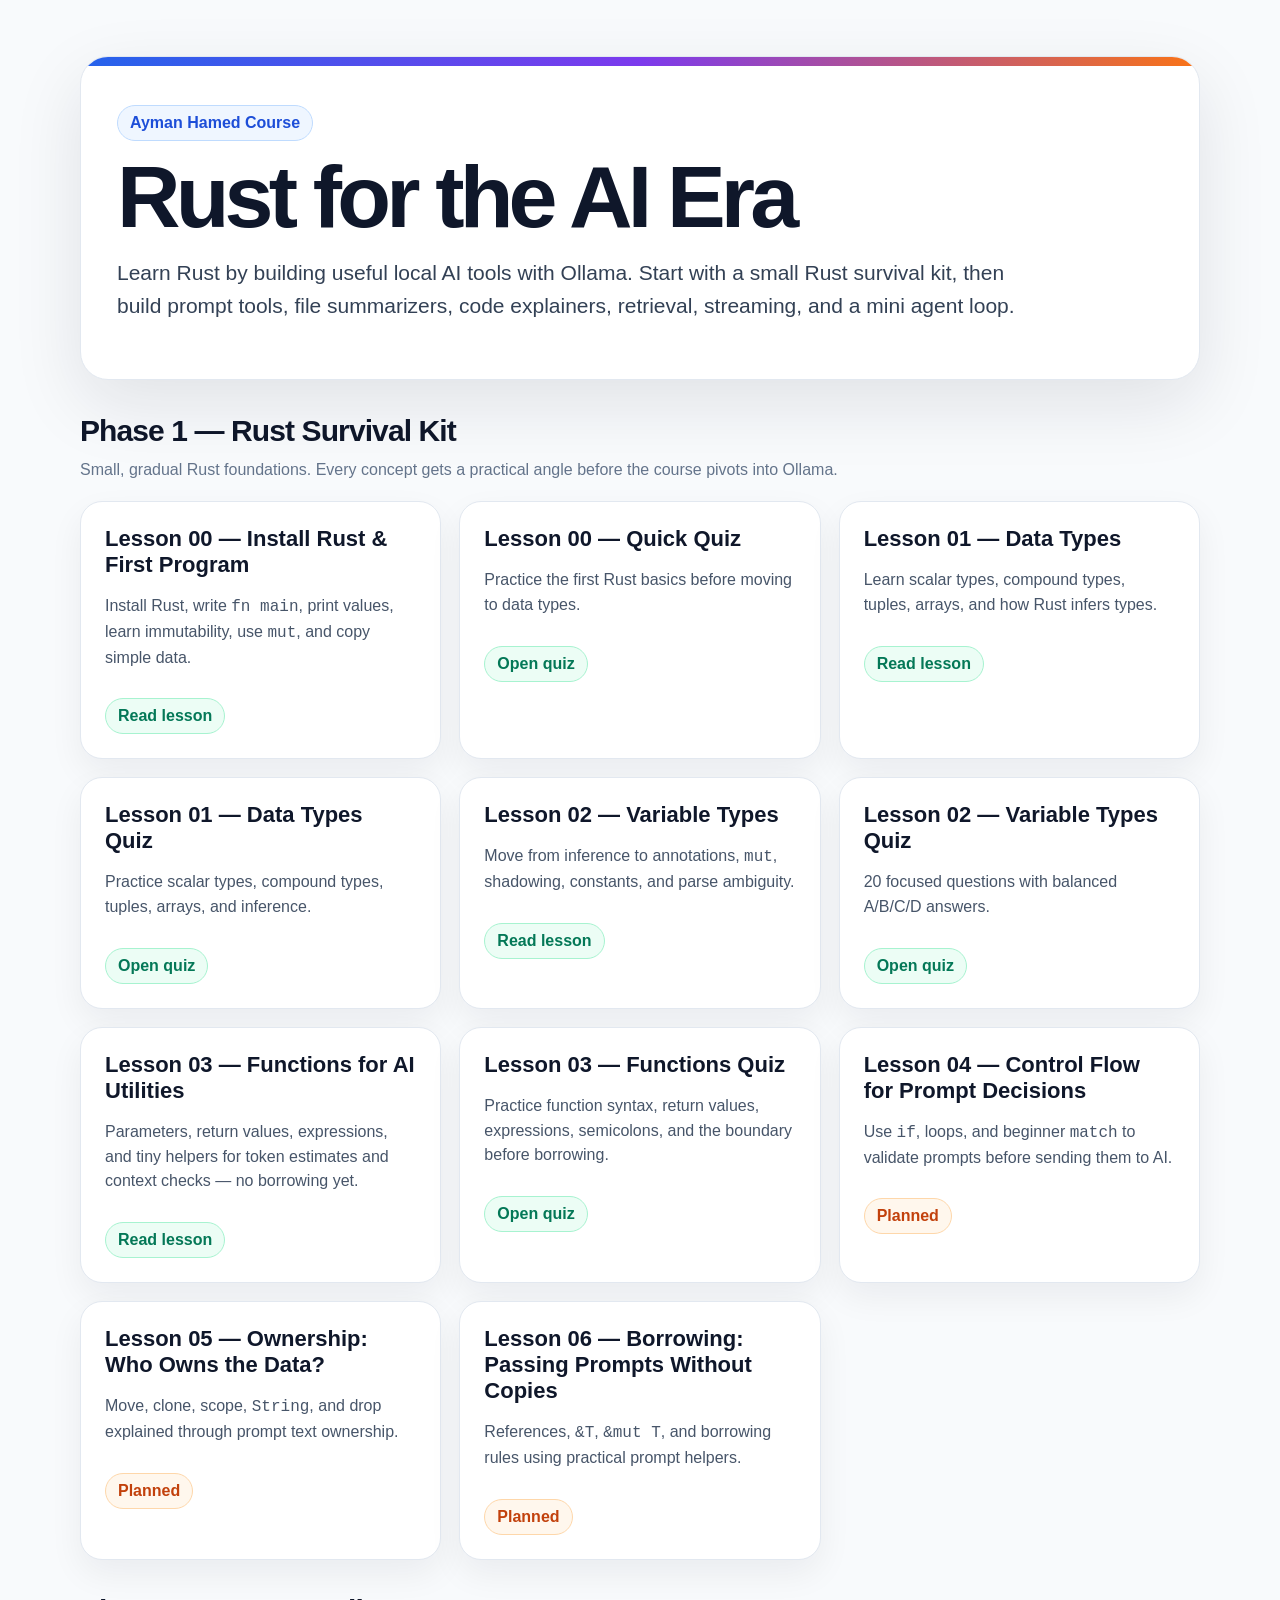
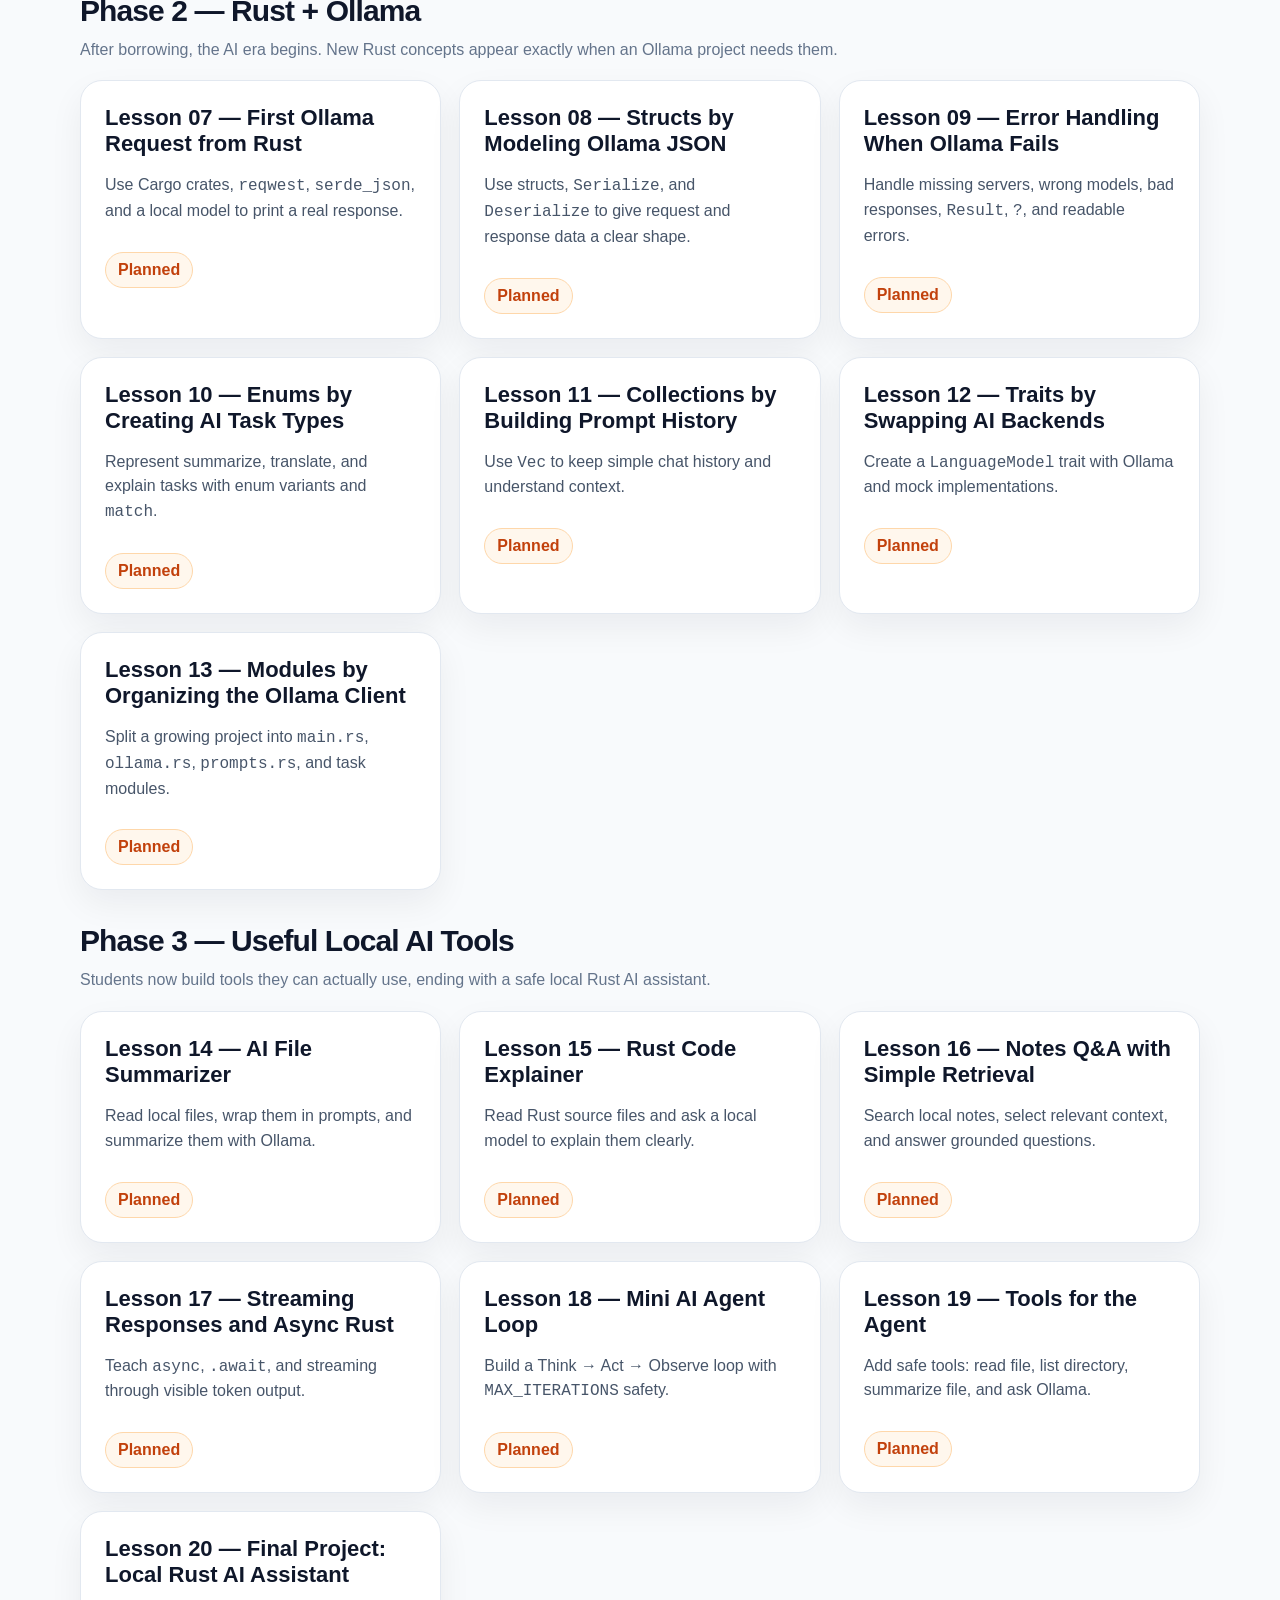
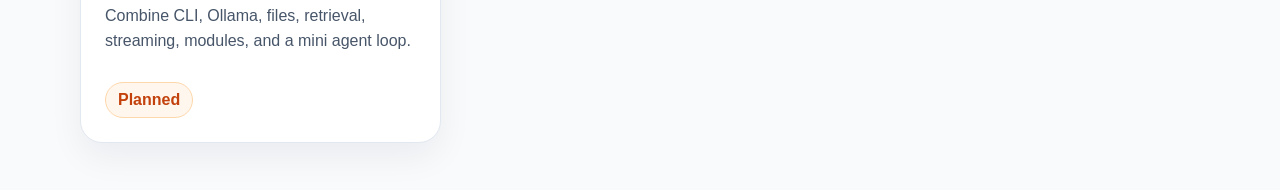
==== commit ca3cd5ce: "Refocus Lesson 03 before borrowing" ====
--- a/index.html
+++ b/index.html
@@ -56,8 +56,8 @@
         <p>20 focused questions with balanced A/B/C/D answers.</p>
         <span class="pill">Open quiz</span>
       </a>
-      <a class="card built" href="lessons/03_functions_for_ai_utilities/"><strong>Lesson 03 — Functions for AI Utilities</strong><p>Parameters, return values, expressions, and tiny helpers like prompt cleaning and token estimation.</p><span class="pill">Read lesson</span></a>
-      <a class="card built" href="lessons/03_functions_for_ai_utilities/quiz/"><strong>Lesson 03 — Functions Quiz</strong><p>Practice function syntax, return values, expressions, semicolons, and practical AI utility helpers.</p><span class="pill">Open quiz</span></a>
+      <a class="card built" href="lessons/03_functions_for_ai_utilities/"><strong>Lesson 03 — Functions for AI Utilities</strong><p>Parameters, return values, expressions, and tiny helpers for token estimates and context checks — no borrowing yet.</p><span class="pill">Read lesson</span></a>
+      <a class="card built" href="lessons/03_functions_for_ai_utilities/quiz/"><strong>Lesson 03 — Functions Quiz</strong><p>Practice function syntax, return values, expressions, semicolons, and the boundary before borrowing.</p><span class="pill">Open quiz</span></a>
       <div class="card planned"><strong>Lesson 04 — Control Flow for Prompt Decisions</strong><p>Use <code>if</code>, loops, and beginner <code>match</code> to validate prompts before sending them to AI.</p><span class="pill">Planned</span></div>
       <div class="card planned"><strong>Lesson 05 — Ownership: Who Owns the Data?</strong><p>Move, clone, scope, <code>String</code>, and drop explained through prompt text ownership.</p><span class="pill">Planned</span></div>
       <div class="card planned"><strong>Lesson 06 — Borrowing: Passing Prompts Without Copies</strong><p>References, <code>&amp;T</code>, <code>&amp;mut T</code>, and borrowing rules using practical prompt helpers.</p><span class="pill">Planned</span></div>
